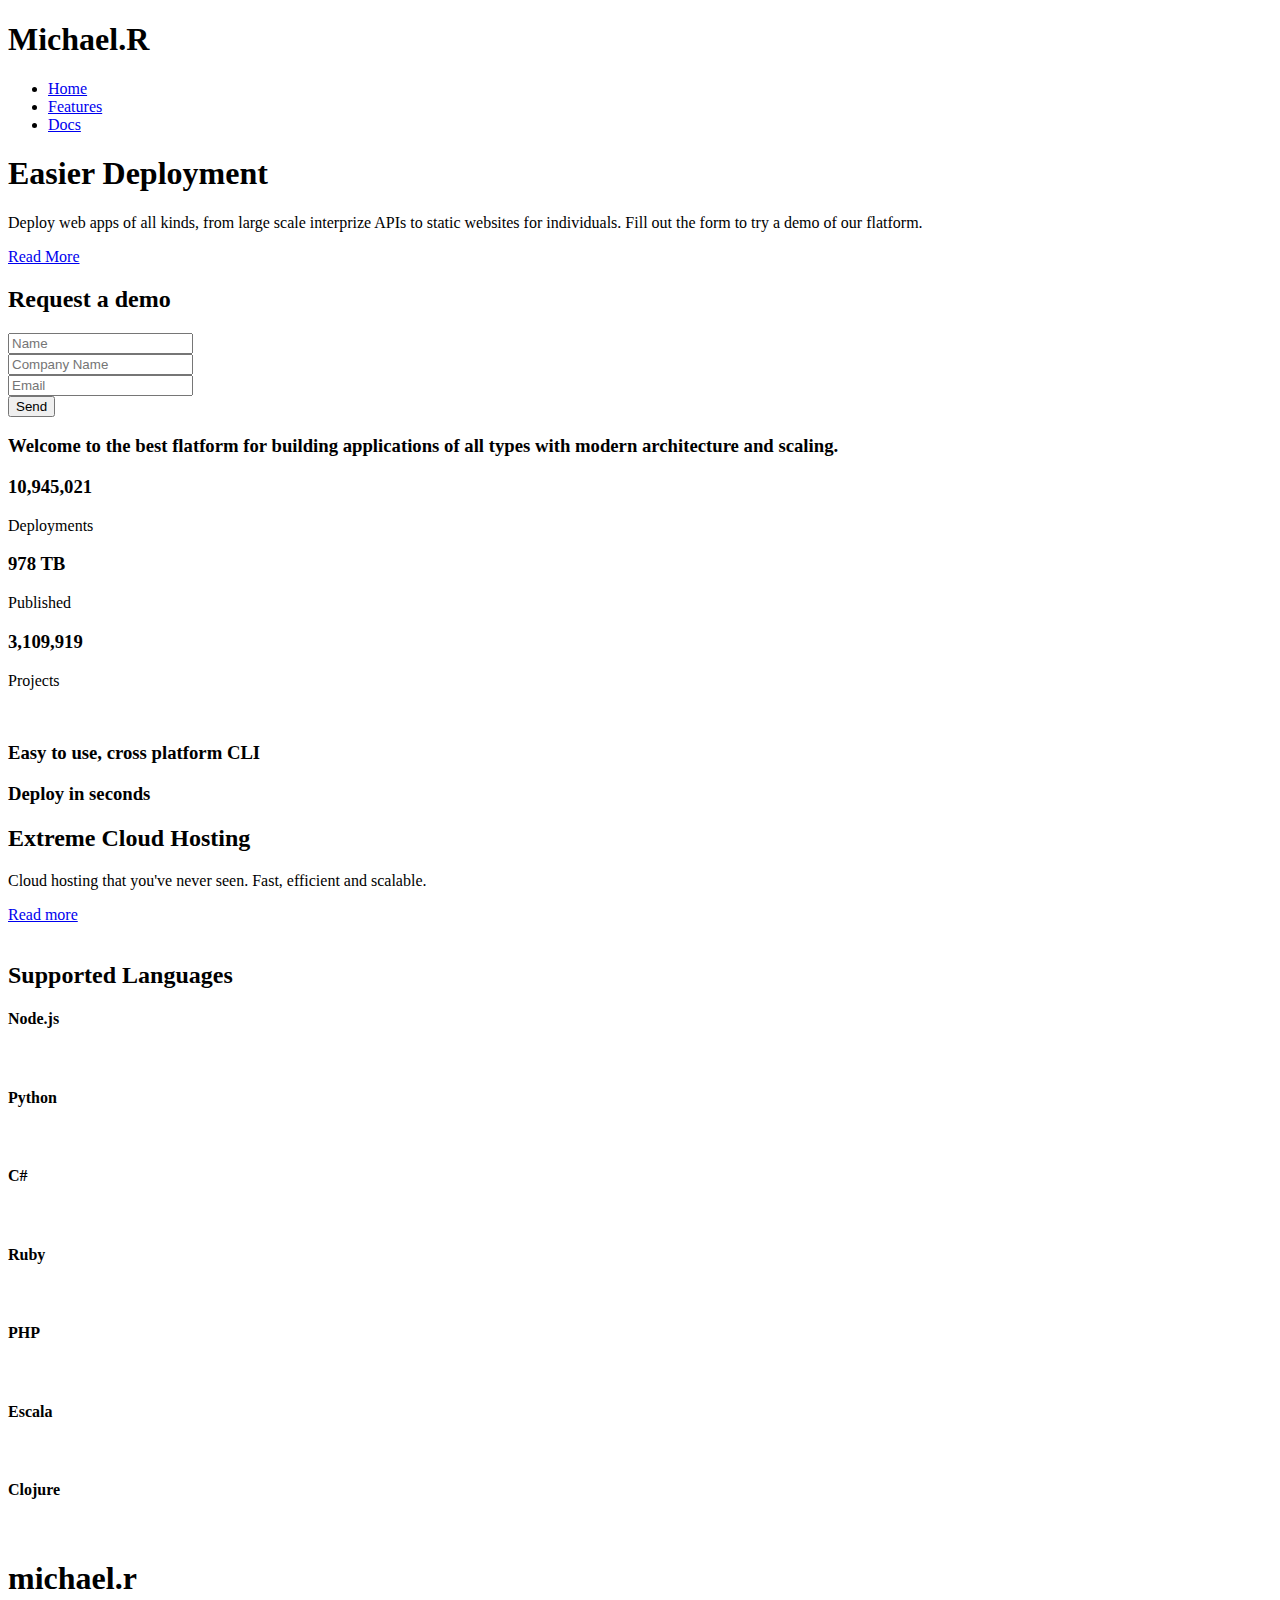
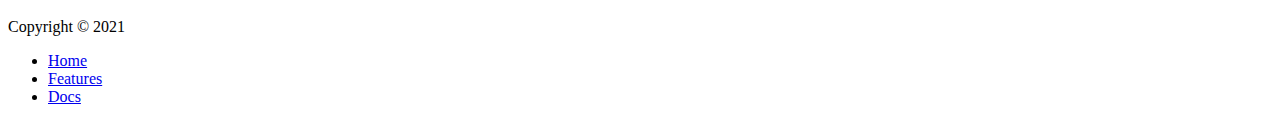
==== index.html @ 2199bf82 "Add files via upload" ====
<!DOCTYPE html>
<html lang="en">
<head>
    <meta charset="UTF-8">
    <meta http-equiv="X-UA-Compatible" content="IE=edge">
    <meta name="viewport" content="width=device-width, initial-scale=1.0">
    <link rel="stylesheet" href="https://cdnjs.cloudflare.com/ajax/libs/font-awesome/5.15.3/css/all.min.css" integrity="sha512-iBBXm8fW90+nuLcSKlbmrPcLa0OT92xO1BIsZ+ywDWZCvqsWgccV3gFoRBv0z+8dLJgyAHIhR35VZc2oM/gI1w==" crossorigin="anonymous" />
      <link rel="stylesheet" href="css/utilities.css">
    <link rel="stylesheet" href="css/style.css">
    <title>Spike Cloud Hosting</title>
</head>
<body>
    <!-- NavBar -->
    <div class="navbar">
        <div class="container flex">
            <h1 class="logo">Michael.R</h1>
            <nav>
                <ul>
                    <li><a href="index.html">Home</a></li>
                      <li><a href="features.html">Features</a></li>
                        <li><a href="docs.html">Docs</a></li>
                </ul>
            </nav>
        </div>
    </div>
    <!-- showcase -->
    <section class="showcase">
        <div class="container grid">
            <div class="showcase-text">
                <h1>Easier Deployment</h1>
                <p>Deploy web apps of all kinds, from large scale interprize APIs to static websites for individuals. Fill out the form to try a demo of our flatform.</p>
                <a href="features.html" class="btn btn-outline">Read More</a>
            </div>
            <div class="showcase-form card">
                <h2>Request a demo</h2>
                <form>
                    <div class="form-control">
                        <input type="text" name="name" placeholder="Name" required>
                    </div>
                     <div class="form-control">
                        <input type="text" name="company" placeholder="Company Name" required>
                    </div>
                     <div class="form-control">
                        <input type="email" name="email" placeholder="Email" required>
                    </div>
                    <input type="submit" value="Send" class="btn btn-primary">
                </form>
            </div>
        </div>
    </section>
    
    <!-- Stats -->
    <section class="stats">
        <div class="container">
            <h3 class="stats-heading text-center my-1">
                Welcome to the best flatform for building applications of all types with modern architecture and scaling.
            </h3>

            <div class="grid grid-3 text-center my-4">
                <div>

                    <i class="fas fa-server fa-3x"></i>
                    <h3>10,945,021</h3>
                    <p class="text-secondary">Deployments</p>
                    
                </div>
                <div>

                     <i class="fas fa-upload fa-3x"></i>
                    <h3>978 TB</h3>
                    <p class="text-secondary">Published</p>
                    
                </div>
                <div>

                     <i class="fas fa-project-diagram fa-3x"></i>
                    <h3>3,109,919</h3>
                    <p class="text-secondary">Projects</p>
                    
                </div>
            </div>
        </div>
    </section>


    <!-- calss cli -->
    
    <section class="cli">
        <div class="container grid">
            <img src="images/cli.png" alt="">
            <div class="card">
                <h3>Easy to use, cross platform CLI</h3>
            </div>
            <div class="card">
                <h3>Deploy in seconds</h3>
            </div>
        </div>
    </section>

    <!-- Cloud -->
    <section class="cloud bg-primary my-2 py-2">
        <div class="container grid">
            <div class="text-center">
                <h2 class="lg">Extreme Cloud Hosting</h2>
               <p class="lead my-1">Cloud hosting that you've never seen. 
                   Fast, efficient and scalable.
               </p>
               <a href="features.html" class="btn btn-dark">Read more</a>
            </div>
            <img src="images/cloud.png" alt="">
        </div>
    </section>

    <!-- Languages -->

    <section class="languages">
        <h2 class="md text-center my-2">
            Supported Languages
        </h2>
        <div class="container flex">
            <div class="card">
                <h4>Node.js</h4>
                <img src="images/node.png" alt="">
            </div>

            <div class="card">
                <h4>Python</h4>
                <img src="images/python.png" alt="">
            </div>

            <div class="card">
                <h4>C#</h4>
                <img src="images/csharp.png" alt="">
            </div>

            <div class="card">
                <h4>Ruby</h4>
                <img src="images/ruby.png" alt="">
            </div>

            <div class="card">
                <h4>PHP</h4>
                <img src="images/php.png" alt="">
            </div>

            <div class="card">
                <h4>Escala</h4>
                <img src="images/scala.png" alt="">
            </div>

            <div class="card">
                <h4>Clojure</h4>
                <img src="images/clojure.png" alt="">
            </div>

        </div>
    </section>

    <!-- Footer -->

            <footer class="footer bg-dark py-5">
                <div class="container grid grid-3">
                    <div>
                        <h1>michael.r</h1>
                        <p>Copyright &copy; 2021</p>
                    </div>
                    <nav>
                        <ul>
                            <li><a href="index.html">Home</a></li>
                            <li><a href="features.html">Features</a></li>
                            <li><a href="docs.html">Docs</a></li>
                        </ul>
                    </nav>
                    <div class="social">
                        <a href="#"><i class="fab fa-github fa-2x"></i></a>
                         <a href="#"><i class="fab fa-facebook fa-2x"></i></a>
                          <a href="#"><i class="fab fa-instagram fa-2x"></i></a>
                           <a href="#"><i class="fab fa-twitter fa-2x"></i></a>
                    </div>
                </div>
            </footer>

</body>
</html>
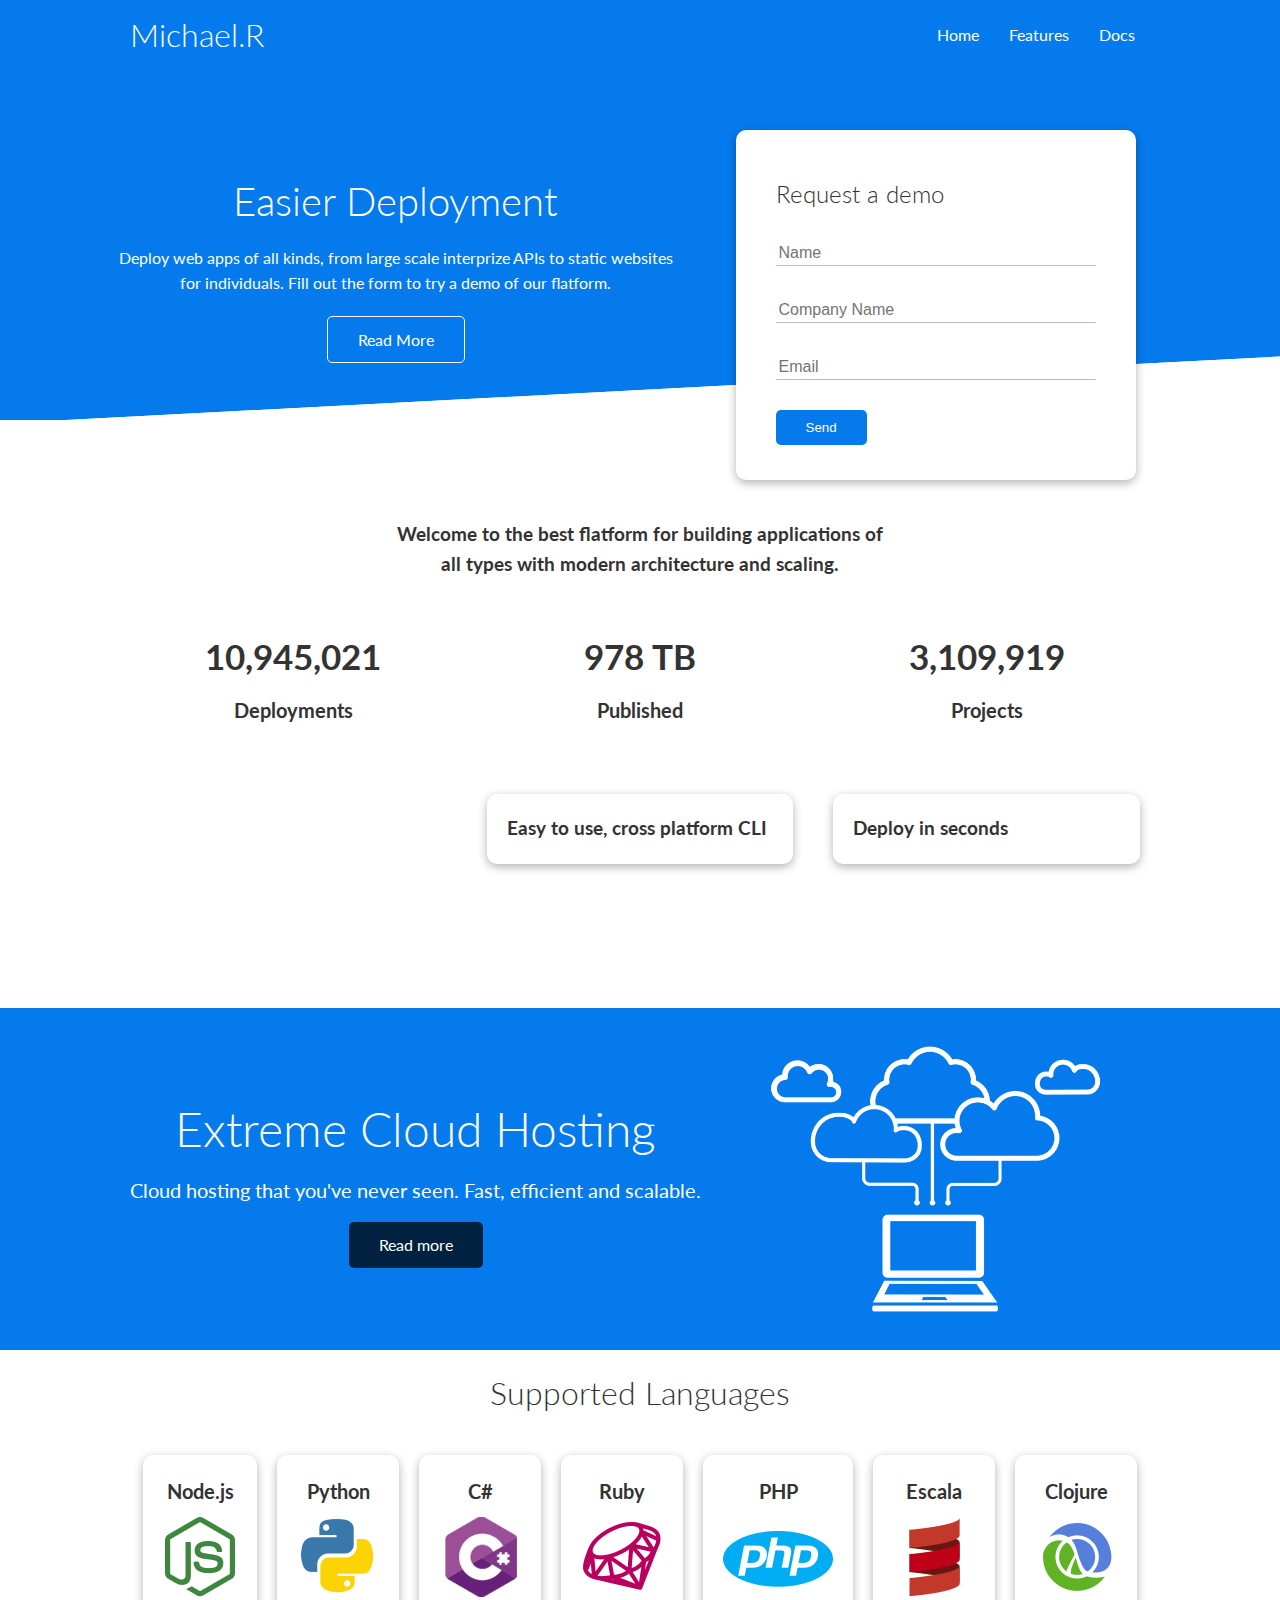
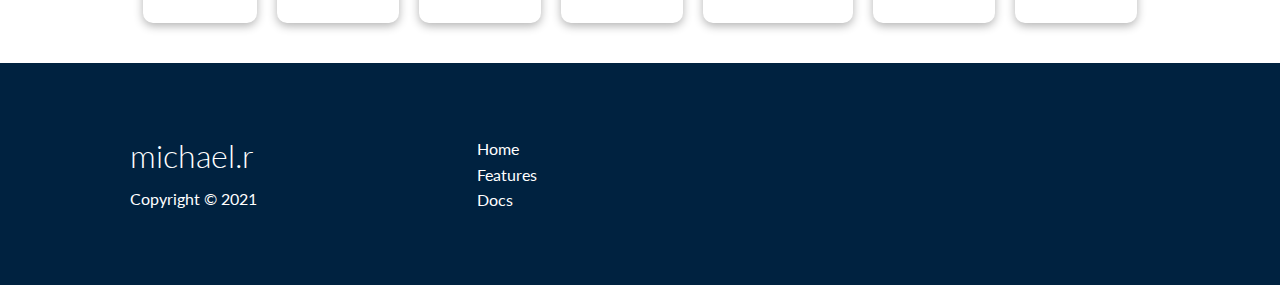
==== commit 85ae340a: "Update index.html" ====
--- a/index.html
+++ b/index.html
@@ -5,8 +5,8 @@
     <meta http-equiv="X-UA-Compatible" content="IE=edge">
     <meta name="viewport" content="width=device-width, initial-scale=1.0">
     <link rel="stylesheet" href="https://cdnjs.cloudflare.com/ajax/libs/font-awesome/5.15.3/css/all.min.css" integrity="sha512-iBBXm8fW90+nuLcSKlbmrPcLa0OT92xO1BIsZ+ywDWZCvqsWgccV3gFoRBv0z+8dLJgyAHIhR35VZc2oM/gI1w==" crossorigin="anonymous" />
-      <link rel="stylesheet" href="css/utilities.css">
-    <link rel="stylesheet" href="css/style.css">
+      <link rel="stylesheet" href="utilities.css">
+    <link rel="stylesheet" href="style.css">
     <title>Spike Cloud Hosting</title>
 </head>
 <body>
@@ -107,7 +107,7 @@
                </p>
                <a href="features.html" class="btn btn-dark">Read more</a>
             </div>
-            <img src="images/cloud.png" alt="">
+            <img src="cloud.png" alt="">
         </div>
     </section>
 
@@ -120,37 +120,37 @@
         <div class="container flex">
             <div class="card">
                 <h4>Node.js</h4>
-                <img src="images/node.png" alt="">
+                <img src="node.png" alt="">
             </div>
 
             <div class="card">
                 <h4>Python</h4>
-                <img src="images/python.png" alt="">
+                <img src="python.png" alt="">
             </div>
 
             <div class="card">
                 <h4>C#</h4>
-                <img src="images/csharp.png" alt="">
+                <img src="csharp.png" alt="">
             </div>
 
             <div class="card">
                 <h4>Ruby</h4>
-                <img src="images/ruby.png" alt="">
+                <img src="ruby.png" alt="">
             </div>
 
             <div class="card">
                 <h4>PHP</h4>
-                <img src="images/php.png" alt="">
+                <img src="php.png" alt="">
             </div>
 
             <div class="card">
                 <h4>Escala</h4>
-                <img src="images/scala.png" alt="">
+                <img src="scala.png" alt="">
             </div>
 
             <div class="card">
                 <h4>Clojure</h4>
-                <img src="images/clojure.png" alt="">
+                <img src="clojure.png" alt="">
             </div>
 
         </div>
@@ -181,4 +181,4 @@
             </footer>
 
 </body>
-</html>+</html>
--- a/utilities.css
+++ b/utilities.css
@@ -0,0 +1,204 @@
+.container {
+    max-width: 1100px;
+    margin: 0 auto;
+    overflow: auto;
+    padding: 0 40px;
+}
+
+
+.card {
+    background: #fff;
+    color: #333;
+    border-radius: 10px;
+    box-shadow: 0 3px 10px rgba(0, 0, 0, .3);
+    padding: 20px;
+    margin: 10px;
+
+}
+
+.btn {
+    display: inline-block;
+    padding: 10px 30px;
+    cursor: pointer;
+    background: var(--primary-color);
+    color: #fff;
+    border: none;
+    border-radius: 5px;
+}
+
+
+.btn-outline {
+    background-color: transparent;
+    border: 1px #fff solid;
+}
+
+.btn:hover {
+    transform: scale(.98);
+}
+
+
+/* Background and Colored buttons */
+
+.bg-primary, .btn-primary {
+    background-color: var(--primary-color);
+    color: #fff;
+}
+
+.bg-secondary, .btn-secondary {
+    background-color: var(--secondary-color);
+    color: #fff;
+}
+
+.bg-dark, .btn-dark {
+    background-color: var(--dark-color);
+    color: #fff;
+}
+
+.bg-light, .btn-light {
+    background-color: var(--light-color);
+    color: #333;
+}
+
+
+.bg-primary a, .btn-primary a,
+.bg-secondary a, .btn-secondary a,
+.bg-dark a, .btn-dark a {
+    color: #fff;
+}
+
+
+/* Text-sizes */
+
+.lead {
+    font-size: 20px;
+}
+
+.sm {
+    font-size: 1rem;
+}
+
+
+.md {
+    font-size: 2rem;
+}
+
+.lg {
+    font-size: 3rem;
+}
+
+.xl {
+    font-size: 4rem;
+}
+
+
+.text-center {
+    text-align: center;
+
+}
+
+.flex {
+    display: flex;
+    justify-content: center;
+    align-items: center;
+    height: 100%;
+}
+
+.grid {
+    display: grid;
+    grid-template-columns: repeat(2, 1fr);
+    gap: 20px;
+    justify-content: center;
+    align-items: center;
+    height: 100%;
+}
+
+.grid-3 {
+    grid-template-columns: repeat(3, 1fr);
+}
+
+/* Margin */
+
+.my-1 {
+    margin: 1rem 0;
+}
+
+.my-2 {
+    margin: 1.5rem 0;
+}
+
+.my-3 {
+    margin: 2rem 0;
+}
+
+.my-4 {
+    margin: 3rem 0;
+}
+
+.my-5 {
+    margin: 4rem 0;
+}
+
+
+.m-1 {
+    margin: 1rem;
+}
+
+.m-2 {
+    margin: 1.5rem;
+}
+
+.m-3 {
+    margin: 2rem;
+}
+
+.m-4 {
+    margin: 3rem;
+}
+
+.m-5 {
+    margin: 4rem;
+}
+
+
+/* Padding */
+
+.py-1 {
+    padding: 1rem 0;
+}
+
+.py-2 {
+    padding: 1.5rem 0;
+}
+
+.py-3 {
+    padding: 2rem 0;
+}
+
+.py-4 {
+    padding: 3rem 0;
+}
+
+.py-5 {
+    padding: 4rem 0;
+}
+
+
+.p-1 {
+   padding: 1rem;
+}
+
+.p-2 {
+     padding: 1.5rem;
+}
+
+.p-3 {
+    padding: 2rem;
+}
+
+.p-4 {
+  padding: 3rem;
+}
+
+.p-5 {
+  padding: 4rem;
+}--- a/style.css
+++ b/style.css
@@ -0,0 +1,272 @@
+@import url('https://fonts.googleapis.com/css2?family=Lato:wght@300&display=swap');
+
+:root {
+    --primary-color: #047aed;
+    --secondary-color: #1c3fa8;
+    --dark-color: #002240;
+    --light-color: #f4f4f4;
+}
+
+* {
+    margin: 0;
+    padding: 0;
+    box-sizing: border-box;
+}
+
+
+body { 
+    font-family: 'lato', sans-serif;
+    color: #333;
+    line-height: 1.6;
+}
+
+
+ul {
+    list-style-type: none;
+}
+
+
+a {
+    text-decoration: none;
+    color: #333;
+}
+
+
+h1, h2 {
+    font-weight: 300;
+    line-height: 1.2;
+    margin: 10px 0;
+}
+
+
+p {
+     margin: 10px 0;
+}
+img {
+    width: 100%;
+}
+
+/* Navbar */
+.navbar {
+    background-color: var(--primary-color);
+    color: #fff;
+    height: 70px;
+}
+
+
+.navbar ul {
+    display: flex;
+}
+
+.navbar a {
+    color: #fff;
+    padding: 10px;
+    margin: 0 5px;
+}
+
+.navbar a:hover {
+    border-bottom: 2px #fff solid;
+}
+.navbar .flex {
+    justify-content: space-between;
+
+}
+
+/* Showcase */
+.showcase {
+    height: 400px;
+    background-color: var(--primary-color);
+    color: #fff;
+    position: relative;
+}
+
+.showcase h1 {
+    font-size: 40px;
+}
+
+.showcase p {
+    margin: 20px 0;
+}
+
+.showcase .grid {
+    overflow: visible;
+    grid-template-columns: 55% 45%;
+    gap: 30px;
+}
+
+
+.showcase-form {
+    position: relative;
+    top: 60px;
+    height: 350px;
+    width: 400px;
+    padding: 40px;
+    z-index: 100;
+}
+
+.showcase-form .form-control {
+    margin: 30px 0;
+}
+
+.showcase-form input[type='text'],
+.showcase-form input[type='email'] {
+    border: 0;
+    border-bottom: 1px solid #b4becb;
+    width:100%;
+    padding: 3px;
+    font-size: 16px;
+}
+
+.showcase-form input:focus {
+    outline: none;
+}
+
+.showcase::before,
+.showcase::after {
+    content: '';
+    position: absolute;
+    height: 100px;
+    bottom: -70px;
+    right: 0;
+    left: 0;
+    background:#fff;
+    transform: skewY(-3deg);
+    -webkit-transform: skewY(-3deg);
+    -moz-transform: skewY(-3deg);
+    -ms-transform: skewY(-3deg); 
+     
+}
+
+/* Stats */
+
+.stats {
+    padding-top: 100px;
+}
+
+
+.stats-heading {
+    max-width: 500px;
+    margin: auto;
+}
+
+.stats .grid h3 {
+    font-size: 35px;
+}
+ .stats .grid p {
+    font-size: 20px;
+    font-weight: bold;
+ }
+
+ /* CLI */
+
+ .cli .grid {
+     grid-template-columns: repeat(3, 1fr);
+     grid-template-rows: repeat(2, 1fr);
+ }
+
+ .cli .grid > *:first-child {
+     grid-column: 1 / span 2;
+     grid-row: 1 / span 2;
+ }
+
+ /* cloud */
+
+ .cloud .grid {
+     grid-template-columns: 4fr 3fr;
+ }
+
+ /* Languages */
+
+.languages .flex {
+    flex-wrap: wrap;
+}
+
+ .languages .card {
+     text-align: center;
+     margin: 18px 10px 40px;
+     transition: transform 0.2s ease-in;
+ }
+
+ .languages .card h4 {
+     font-size: 20px;
+     margin-bottom: 10px;
+ }
+
+ .languages .card:hover {
+     transform: translateY(-15px);
+ }
+
+
+
+/* features */
+.features-head img {
+    width: 200px;
+    justify-self: flex-end;
+}
+.features-sub-head img {
+    width: 300px;
+    justify-self: flex-end;
+    background-color: #047aed;
+}
+
+.features-main .card > i {
+    margin-right: 20px;
+}
+
+.features-main .grid {
+    padding: 30px;
+}
+
+
+
+ /* footer */
+
+ .footer .social a {
+    margin: 0 10px;
+ }
+
+ /* tablets and under */
+@media(max-width: 768px) {
+    .grid,
+    .showcase .grid,
+    .stats .grid,
+    .cli .grid,
+    .cloud .grid {
+        grid-template-columns: 1fr;
+        grid-template-rows: 1fr;
+    }
+}
+
+    .showcase {
+        height: auto;
+    }
+
+        .showcase-text {
+            text-align: center;
+            margin-top: 40px;
+        }
+
+        .showcase-form {
+            justify-self: center;
+            margin: auto;
+        }
+
+        .cli .grid > *:first-child {
+             grid-column: 1;
+             grid-row: 1;
+        }
+
+
+ /* Mobile */
+ @media(max-width: 500px) {
+     .navbar {
+         height: 110px;
+     }
+     .navbar .flex {
+         flex-direction: column;
+     }
+     .navbar ul {
+         padding: 10px;
+         background-color: rgba(0,0,0,0.1);
+     }
+    }
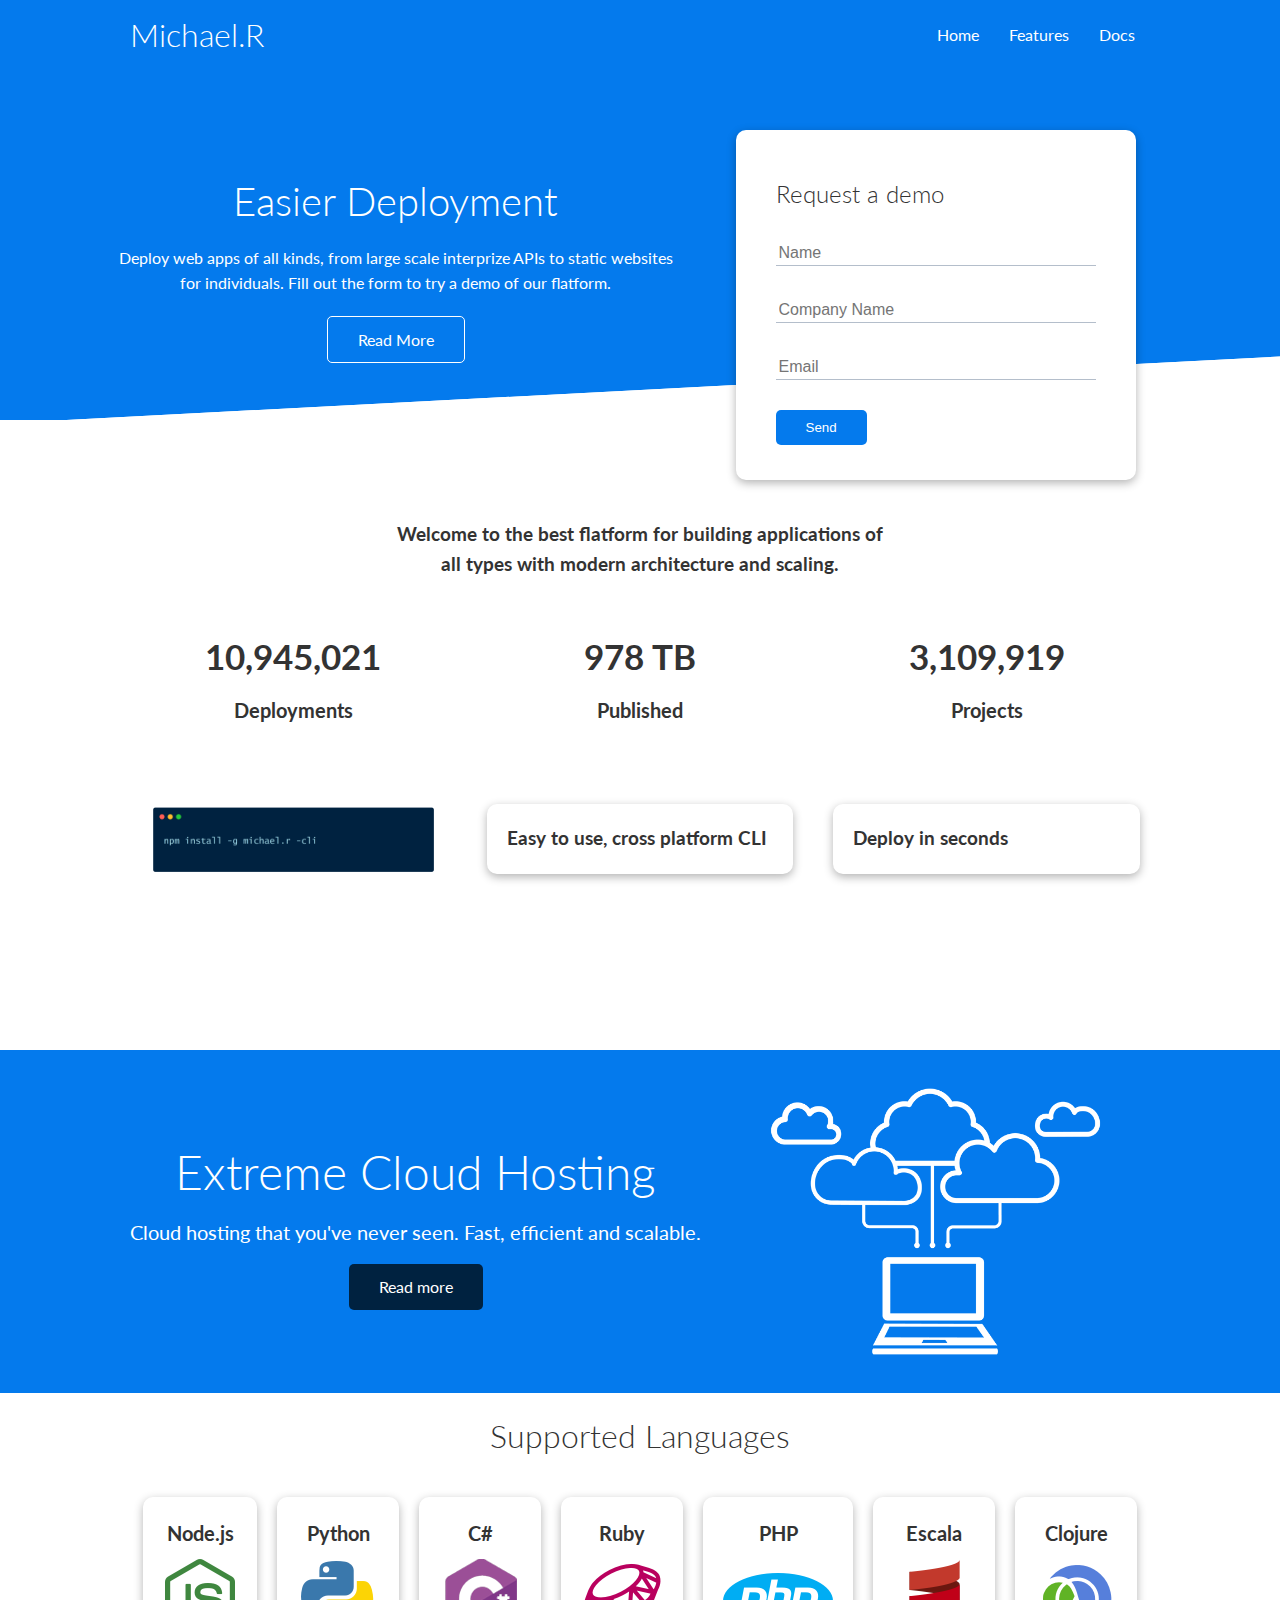
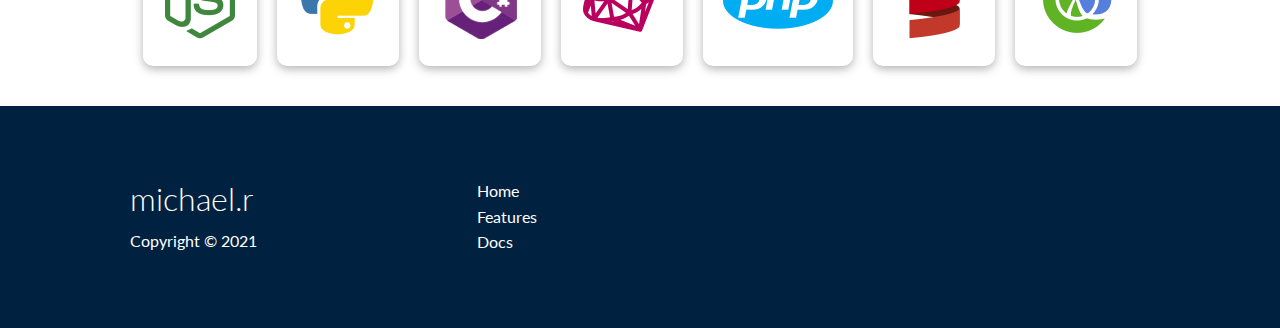
==== commit b1228809: "Update index.html" ====
--- a/index.html
+++ b/index.html
@@ -87,7 +87,7 @@
     
     <section class="cli">
         <div class="container grid">
-            <img src="images/cli.png" alt="">
+            <img src="cli.png" alt="">
             <div class="card">
                 <h3>Easy to use, cross platform CLI</h3>
             </div>
